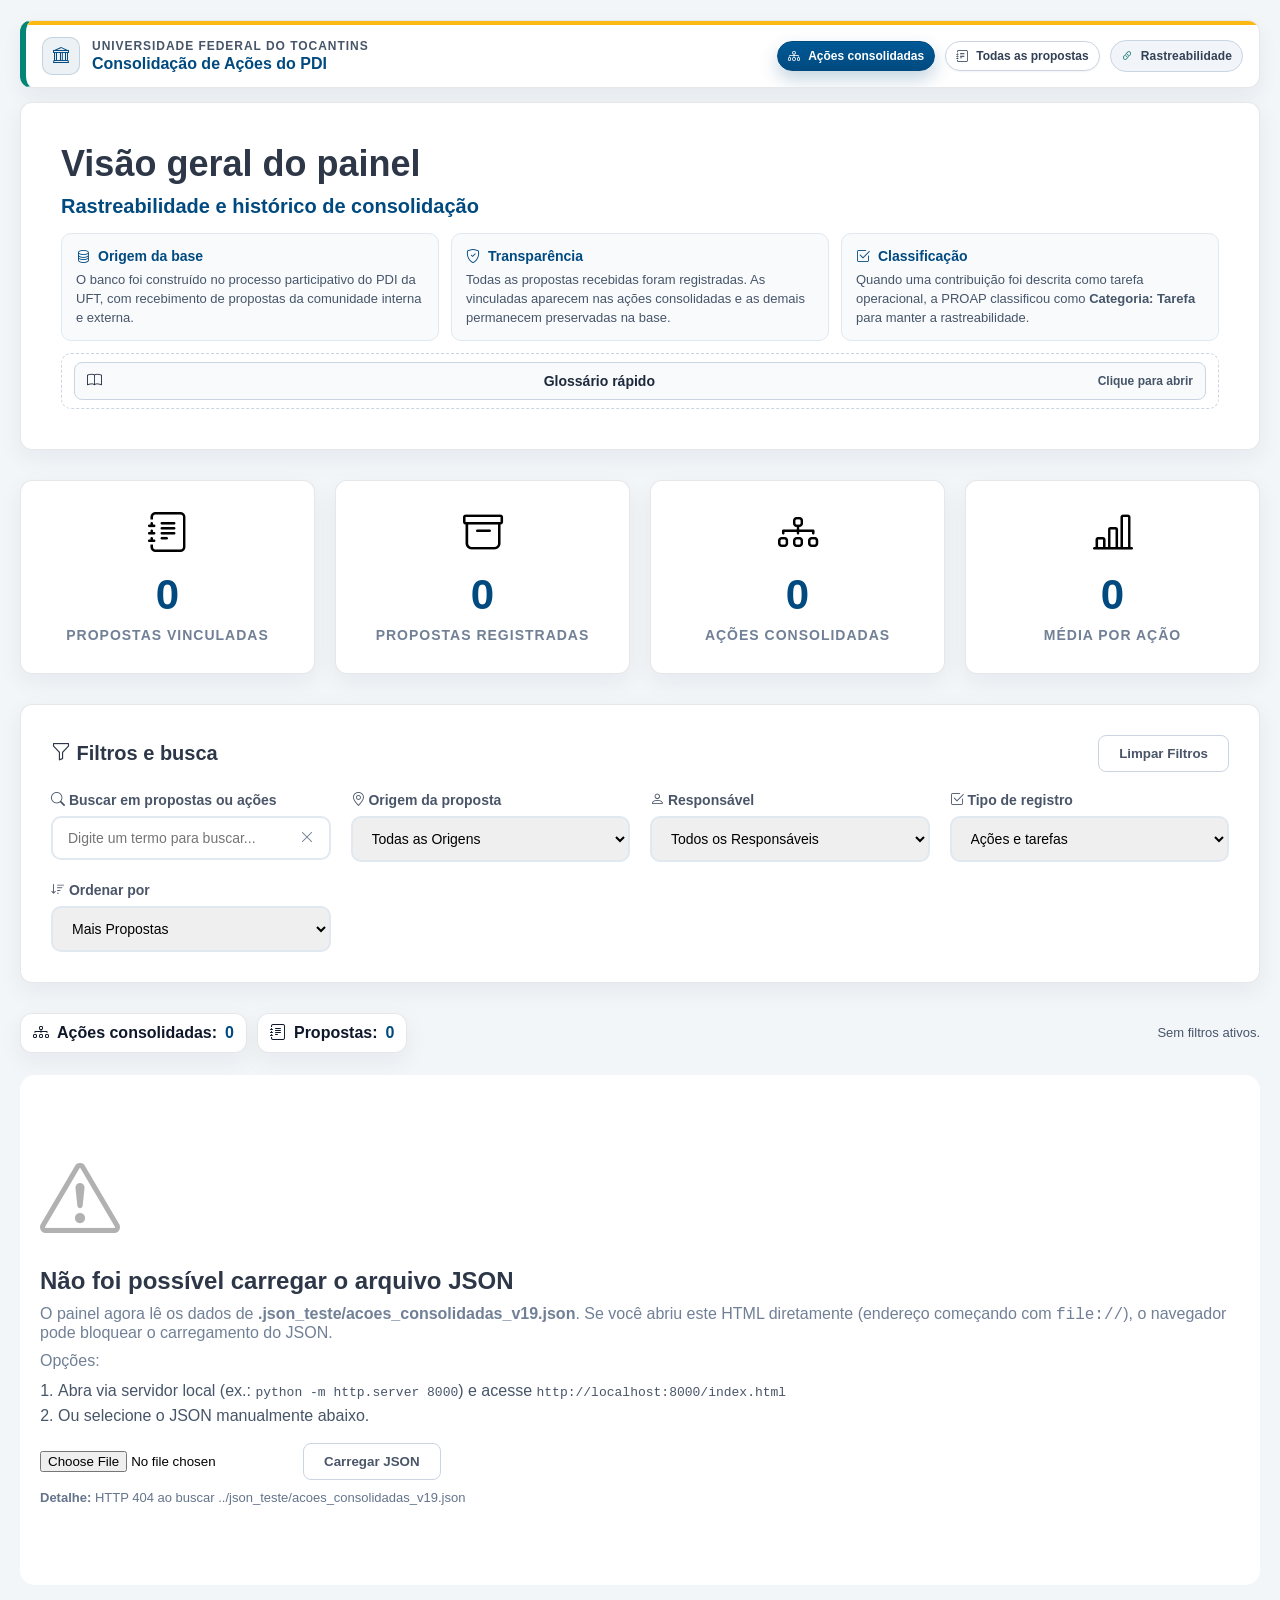
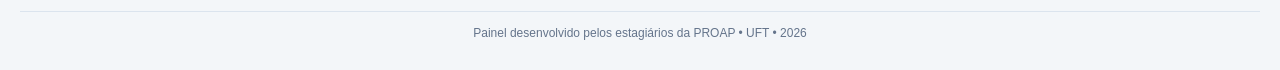
==== docs/index.html @ 144f4ed5 "docs" ====
<!DOCTYPE html>
<html lang="pt-BR">
<head>
    <meta charset="UTF-8">
    <meta name="viewport" content="width=device-width, initial-scale=1.0">
    <title>Painel de Consolidação de Ações - PDI UFT</title>
    <link href="https://cdn.jsdelivr.net/npm/bootstrap-icons@1.11.3/font/bootstrap-icons.min.css" rel="stylesheet">
    <link rel="stylesheet" href="style.css">
</head>
<body>
    <div class="brandbar">
        <div class="brandbar-accent"></div>
        <div class="brandbar-body">
            <div class="brandbar-left">
                <div class="brandmark" aria-hidden="true"><i class="bi bi-bank"></i></div>
                <div class="brandbar-title">
                    <div class="org">Universidade Federal do Tocantins</div>
                    <div class="prod">Consolidação de Ações do PDI</div>
                </div>
            </div>
            <div class="brandbar-right">
                <button class="pill pill-toggle active" id="pill-acoes" type="button" aria-pressed="true" onclick="setModo('acoes')">
                    <i class="bi bi-diagram-3"></i> Ações consolidadas
                </button>
                <button class="pill pill-toggle" id="pill-propostas" type="button" aria-pressed="false" onclick="setModo('propostas')">
                    <i class="bi bi-journal-text"></i> Todas as propostas
                </button>
                <span class="pill pill-label" title="O painel permite rastrear propostas que contribuíram para ações consolidadas.">
                    <i class="bi bi-link-45deg"></i> Rastreabilidade
                </span>
            </div>
        </div>
    </div>
    <div class="container">
        <div class="header">
            <h1>Visão geral do painel</h1>
            <div class="subtitle">Rastreabilidade e histórico de consolidação</div>
            <div class="intro-grid">
                <article class="intro-card">
                    <h3><i class="bi bi-database"></i> Origem da base</h3>
                    <p>O banco foi construído no processo participativo do PDI da UFT, com recebimento de propostas da comunidade interna e externa.</p>
                </article>
                <article class="intro-card">
                    <h3><i class="bi bi-shield-check"></i> Transparência</h3>
                    <p>Todas as propostas recebidas foram registradas. As vinculadas aparecem nas ações consolidadas e as demais permanecem preservadas na base.</p>
                </article>
                <article class="intro-card">
                    <h3><i class="bi bi-check2-square"></i> Classificação</h3>
                    <p>Quando uma contribuição foi descrita como tarefa operacional, a PROAP classificou como <strong>Categoria: Tarefa</strong> para manter a rastreabilidade.</p>
                </article>
            </div>
            <details class="intro-glossario">
                <summary><i class="bi bi-book"></i> Glossário rápido</summary>
                <div class="intro-glossario-body">
                    <span><strong>Ação consolidada:</strong> ação final do PDI.</span>
                    <span><strong>Proposta:</strong> contribuição recebida da comunidade.</span>
                    <span><strong>Tarefa:</strong> contribuição operacional classificada como tarefa.</span>
                    <span><strong>Registrada:</strong> proposta preservada na base, com ou sem vínculo direto nesta etapa.</span>
                </div>
            </details>
        </div>
        
        <div class="stats-grid">
            <div class="stat-card">
                <div class="stat-icon"><i class="bi bi-journal-text"></i></div>
                <div class="stat-value" id="total-propostas">0</div>
                <div class="stat-label">Propostas vinculadas</div>
            </div>

            <div class="stat-card">
                <div class="stat-icon"><i class="bi bi-archive"></i></div>
                <div class="stat-value" id="total-propostas-registradas">0</div>
                <div class="stat-label">Propostas registradas</div>
            </div>
            <div class="stat-card">
                <div class="stat-icon"><i class="bi bi-diagram-3"></i></div>
                <div class="stat-value" id="total-consolidadas">0</div>
                <div class="stat-label">Ações Consolidadas</div>
            </div>
            <div class="stat-card">
                <div class="stat-icon"><i class="bi bi-bar-chart-line"></i></div>
                <div class="stat-value" id="media-propostas">0</div>
                <div class="stat-label">Média por Ação</div>
            </div>
        </div>
        
        <div class="filters-section">
            <div class="filters-header">
                <h3><i class="bi bi-funnel"></i> Filtros e busca</h3>
                <button class="clear-filters" onclick="limparFiltros()">Limpar Filtros</button>
            </div>
            <div class="filters-grid">
                <div class="filter-item">
                    <label><i class="bi bi-search"></i> Buscar em propostas ou ações</label>
                    <div class="search-wrap">
                        <input type="text" id="search" placeholder="Digite um termo para buscar...">
                        <button class="search-clear" type="button" onclick="limparBusca()" aria-label="Limpar busca" title="Limpar busca">
                            <i class="bi bi-x-lg"></i>
                        </button>
                    </div>
                </div>
                <div class="filter-item">
                    <label><i class="bi bi-geo-alt"></i> Origem da proposta</label>
                    <select id="filter-origem">
                        <option value="">Todas as Origens</option>
                    </select>
                </div>
                <div class="filter-item">
                    <label><i class="bi bi-person"></i> Responsável</label>
                    <select id="filter-responsavel">
                        <option value="">Todos os Responsáveis</option>
                    </select>
                </div>
                <div class="filter-item">
                    <label><i class="bi bi-check2-square"></i> Tipo de registro</label>
                    <select id="filter-tarefa">
                        <option value="">Ações e tarefas</option>
                        <option value="acao">Somente ações</option>
                        <option value="tarefa">Somente tarefas</option>
                    </select>
                </div>
                <div class="filter-item">
                    <label><i class="bi bi-sort-down"></i> Ordenar por</label>
                    <select id="sort-by">
                        <option value="propostas-desc">Mais Propostas</option>
                        <option value="propostas-asc">Menos Propostas</option>
                        <option value="id-asc">ID (Crescente)</option>
                    </select>
                </div>
            </div>
        </div>

        <div class="results-bar" aria-live="polite">
            <div class="results-left">
                <div class="results-chip">
                    <i class="bi bi-diagram-3"></i>
                    Ações consolidadas: <strong id="itens-encontrados">0</strong>
                </div>
                <div class="results-chip">
                    <i class="bi bi-journal-text"></i>
                    Propostas: <strong id="propostas-encontradas">0</strong>
                </div>
            </div>
            <div class="filters-active" id="filtros-ativos">Sem filtros ativos.</div>
        </div>
        
        <div class="consolidadas-container" id="consolidadas-container">
            <div class="loading">Carregando dados...</div>
        </div>

        <footer class="panel-footer" aria-label="Créditos do painel">
            Painel desenvolvido pelos estagiários da PROAP • UFT • 2026
        </footer>
    </div>
    
     <script src="painel_consolidacao.js"></script>
</body>
</html>
---- docs/style.css ----
* {
            margin: 0;
            padding: 0;
            box-sizing: border-box;
        }
        
        body {
            font-family: -apple-system, BlinkMacSystemFont, 'Segoe UI', Roboto, Oxygen, Ubuntu, Cantarell, sans-serif;
            background: linear-gradient(135deg, #667eea 0%, #764ba2 100%);
            min-height: 100vh;
            padding: 20px;
        }

        .brandbar {
            max-width: 1600px;
            margin: 0 auto 14px auto;
            background: var(--surface, #ffffff);
            border-radius: 12px;
            overflow: hidden;
            box-shadow: 0 8px 20px rgba(15, 23, 42, 0.06);
            border: 1px solid rgba(15, 23, 42, 0.10);
            border-left: 6px solid var(--brand-teal, #008577);
        }

        .brandbar-accent {
            height: 4px;
            background: var(--brand-yellow, #fdb913);
        }

        .brandbar-body {
            padding: 12px 16px;
            display: flex;
            align-items: center;
            justify-content: space-between;
            gap: 14px;
            color: #0f172a;
        }

        .brandbar-left {
            display: flex;
            align-items: center;
            gap: 12px;
            min-width: 0;
        }

        .brandmark {
            width: 38px;
            height: 38px;
            border-radius: 10px;
            background: rgba(0, 74, 128, 0.08);
            border: 1px solid rgba(0, 74, 128, 0.18);
            display: grid;
            place-items: center;
            flex: 0 0 auto;
        }

        .brandmark i {
            color: var(--brand-blue, #004a80);
        }

        .brandbar-title {
            line-height: 1.2;
            min-width: 0;
        }

        .brandbar-title .org {
            font-size: 12px;
            letter-spacing: 0.08em;
            text-transform: uppercase;
            color: #475569;
            font-weight: 600;
        }

        .brandbar-title .prod {
            font-size: 16px;
            font-weight: 650;
            color: var(--brand-blue, #004a80);
            white-space: nowrap;
            overflow: hidden;
            text-overflow: ellipsis;
        }

        .brandbar-right {
            display: flex;
            align-items: center;
            gap: 10px;
            flex: 0 0 auto;
            flex-wrap: wrap;
        }

        .pill {
            display: inline-flex;
            align-items: center;
            gap: 8px;
            padding: 8px 10px;
            border-radius: 999px;
            background: rgba(0, 133, 119, 0.10);
            border: 1px solid rgba(0, 133, 119, 0.22);
            font-size: 12px;
            font-weight: 600;
            white-space: nowrap;
            color: #0f172a;
        }

        button.pill {
            appearance: none;
            -webkit-appearance: none;
            font-family: inherit;
            line-height: 1;
        }
        
        
        .pill-toggle {
            cursor: pointer;
            user-select: none;
            background: #ffffff;
            border: 1px solid #cbd5e1;
            color: #334155;
            box-shadow: 0 1px 2px rgba(15, 23, 42, 0.05);
            transition: background 140ms ease, border-color 140ms ease, color 140ms ease, box-shadow 140ms ease, transform 140ms ease;
        }

        .pill-toggle:hover {
            background: #f8fafc;
            border-color: #94a3b8;
            color: #0f172a;
            box-shadow: 0 4px 12px rgba(15, 23, 42, 0.10);
            transform: translateY(-1px);
        }

        .pill-toggle:active {
            transform: translateY(0);
        }

        .pill-toggle.active {
            background: linear-gradient(180deg, #005996 0%, #004a80 100%);
            border: 1px solid #004a80;
            color: #ffffff;
            box-shadow: 0 8px 18px rgba(0, 74, 128, 0.24);
        }

        .pill-toggle.active i {
            color: #ffffff;
        }

        .pill-toggle:focus-visible {
            outline: 3px solid rgba(0, 133, 119, 0.25);
            outline-offset: 2px;
        }

        .pill-label {
            cursor: default;
            user-select: none;
            pointer-events: none;
            background: #f1f5f9;
            border: 1px solid #cbd5e1;
            color: #334155;
            font-weight: 700;
            box-shadow: none;
            letter-spacing: 0.01em;
        }

        .pill-label i {
            color: #0f766e;
        }

        @media (max-width: 980px) {
            .brandbar-body {
                flex-direction: column;
                align-items: flex-start;
            }
        }
.container {
            max-width: 1600px;
            margin: 0 auto;
        }
        
        .header {
            background: white;
            padding: 40px;
            border-radius: 20px;
            box-shadow: 0 20px 60px rgba(0,0,0,0.2);
            margin-bottom: 30px;
            text-align: center;
        }
        
        .header h1 {
            color: #2d3748;
            font-size: 36px;
            margin-bottom: 10px;
            font-weight: 700;
        }
        
        .header .subtitle {
            color: #667eea;
            font-size: 20px;
            font-weight: 600;
            margin-bottom: 15px;
        }
        
        .header p {
            color: #718096;
            font-size: 16px;
            max-width: 800px;
            margin: 0 auto;
            line-height: 1.6;
        }
        
        .stats-grid {
            display: grid;
            grid-template-columns: repeat(auto-fit, minmax(220px, 1fr));
            gap: 20px;
            margin-bottom: 30px;
        }
        
        .stat-card {
            background: white;
            padding: 30px;
            border-radius: 15px;
            box-shadow: 0 10px 30px rgba(0,0,0,0.1);
            text-align: center;
            transition: transform 0.3s, box-shadow 0.3s;
        }
        
        .stat-card:hover {
            transform: translateY(-5px);
            box-shadow: 0 15px 40px rgba(0,0,0,0.15);
        }
        
        .stat-icon {
            font-size: 40px;
            margin-bottom: 15px;
        }
        
        .stat-value {
            font-size: 42px;
            font-weight: bold;
            background: linear-gradient(135deg, #667eea 0%, #764ba2 100%);
            -webkit-background-clip: text;
            -webkit-text-fill-color: transparent;
            background-clip: text;
            margin-bottom: 8px;
        }
        
        .stat-label {
            color: #718096;
            font-size: 14px;
            text-transform: uppercase;
            letter-spacing: 1px;
            font-weight: 600;
        }
        
        .filters-section {
            background: white;
            padding: 30px;
            border-radius: 15px;
            box-shadow: 0 10px 30px rgba(0,0,0,0.1);
            margin-bottom: 30px;
        }
        
        .filters-header {
            display: flex;
            justify-content: space-between;
            align-items: center;
            margin-bottom: 20px;
        }
        
        .filters-header h3 {
            color: #2d3748;
            font-size: 20px;
        }
        
        .clear-filters {
            background: #e2e8f0;
            color: #4a5568;
            border: none;
            padding: 10px 20px;
            border-radius: 8px;
            cursor: pointer;
            font-weight: 600;
            transition: background 0.2s;
        }
        
        .clear-filters:hover {
            background: #cbd5e0;
        }
        
        .filters-grid {
            display: grid;
            grid-template-columns: repeat(auto-fit, minmax(250px, 1fr));
            gap: 20px;
        }
        
        .filter-item label {
            display: block;
            color: #4a5568;
            font-weight: 600;
            margin-bottom: 8px;
            font-size: 14px;
        }
        
        .filter-item input,
        .filter-item select {
            width: 100%;
            padding: 12px 15px;
            border: 2px solid #e2e8f0;
            border-radius: 10px;
            font-size: 14px;
            transition: border-color 0.2s;
        }
        
        .filter-item input:focus,
        .filter-item select:focus {
            outline: none;
            border-color: #667eea;
        }
        
        .consolidadas-container {
            display: grid;
            gap: 25px;
        }
        
        .consolidada-card {
            background: white;
            border-radius: 15px;
            box-shadow: 0 10px 30px rgba(0,0,0,0.1);
            overflow: visible;
            transition: transform 0.2s, box-shadow 0.2s;
        }
        
        .consolidada-card:hover {
            transform: translateY(-3px);
            box-shadow: 0 15px 40px rgba(0,0,0,0.15);
        }
        
        .consolidada-header {
            background: linear-gradient(135deg, #667eea 0%, #764ba2 100%);
            color: white;
            padding: 25px 30px;
            cursor: pointer;
            display: flex;
            align-items: center;
            gap: 20px;
        }
        
        .consolidada-header:hover {
            background: linear-gradient(135deg, #5568d3 0%, #653a8b 100%);
        }
        
        .consolidada-id-badge {
            background: rgba(255,255,255,0.25);
            backdrop-filter: blur(10px);
            padding: 10px 18px;
            border-radius: 25px;
            font-size: 16px;
            font-weight: bold;
            min-width: 80px;
            text-align: center;
        }
        
        .consolidada-info {
            flex: 1;
        }
        
        .consolidada-title {
            font-size: 18px;
            font-weight: 600;
            line-height: 1.4;
            margin-bottom: 8px;
        }
        
        .consolidada-meta {
            display: flex;
            gap: 20px;
            font-size: 13px;
            opacity: 0.95;
            flex-wrap: wrap;
        }
        
        .meta-item {
            display: flex;
            align-items: center;
            gap: 6px;
        }
        
        .propostas-badge {
            background: rgba(255,255,255,0.3);
            backdrop-filter: blur(10px);
            padding: 12px 20px;
            border-radius: 25px;
            font-weight: bold;
            font-size: 15px;
            display: flex;
            align-items: center;
            gap: 8px;
        }
        
        .expand-icon {
            transition: transform 0.3s;
            font-size: 24px;
            margin-left: auto;
        }
        
        .expand-icon.active {
            transform: rotate(180deg);
        }
        
        .consolidada-body {
            padding: 30px;
            display: none;
            background: #f7fafc;
        }
        
        .consolidada-body.active {
            display: block;
        }
        
        .section-title {
            font-size: 16px;
            font-weight: 700;
            color: #2d3748;
            margin-bottom: 15px;
            display: flex;
            align-items: center;
            gap: 10px;
        }
        
        .propostas-grid {
            display: grid;
            gap: 15px;
        }
        
        .proposta-card {
            background: white;
            border-left: 4px solid #667eea;
            padding: 20px;
            border-radius: 10px;
            transition: all 0.2s;
        }
        
        .proposta-card:hover {
            box-shadow: 0 8px 20px rgba(102, 126, 234, 0.15);
            transform: translateX(5px);
        }
        
        .proposta-card.manual {
            border-left-color: #48bb78;
            background: linear-gradient(to right, #f0fff4 0%, white 10%);
        }
        
        .proposta-header {
            display: flex;
            justify-content: space-between;
            align-items: start;
            margin-bottom: 12px;
            gap: 15px;
        }
        
        .tipo-badge {
            background: linear-gradient(135deg, #48bb78 0%, #38a169 100%);
            color: white;
            padding: 6px 14px;
            border-radius: 20px;
            font-size: 11px;
            font-weight: bold;
            text-transform: uppercase;
            letter-spacing: 0.5px;
        }
        
        .tipo-badge.automatico {
            background: linear-gradient(135deg, #667eea 0%, #764ba2 100%);
        }
        
        .confianca-badge {
            padding: 6px 14px;
            border-radius: 20px;
            font-size: 12px;
            font-weight: bold;
            white-space: nowrap;
        }
        
        .confianca-muito-alta { background: #c6f6d5; color: #22543d; }
        .confianca-alta { background: #bee3f8; color: #2c5282; }
        .confianca-media { background: #feebc8; color: #7c2d12; }
        .confianca-baixa { background: #fed7d7; color: #742a2a; }
        
        .proposta-texto {
            color: #2d3748;
            line-height: 1.7;
            margin-bottom: 12px;
            font-size: 15px;
        }
        
        .proposta-footer {
            display: flex;
            gap: 20px;
            flex-wrap: wrap;
            font-size: 13px;
            color: #718096;
            padding-top: 12px;
            border-top: 1px solid #e2e8f0;
        }
        
        .footer-item {
            display: flex;
            align-items: center;
            gap: 6px;
        }
        
        .footer-item strong {
            color: #4a5568;
        }
        
        .no-results {
            text-align: center;
            padding: 80px 20px;
            background: white;
            border-radius: 15px;
        }
        
        .no-results-icon {
            font-size: 80px;
            margin-bottom: 20px;
            opacity: 0.3;
        }
        
        .no-results h3 {
            color: #2d3748;
            margin-bottom: 10px;
            font-size: 24px;
        }
        
        .no-results p {
            color: #718096;
            font-size: 16px;
        }
        
        .loading {
            text-align: center;
            padding: 60px;
            color: white;
            font-size: 20px;
        }
        
        @media (max-width: 768px) {
            .header h1 {
                font-size: 28px;
            }
            
            .header .subtitle {
                font-size: 16px;
            }
            
            .stats-grid {
                grid-template-columns: 1fr;
            }
            
            .filters-grid {
                grid-template-columns: 1fr;
            }
            
            .consolidada-header {
                flex-direction: column;
                align-items: flex-start;
            }
            
            .consolidada-meta {
                flex-direction: column;
                gap: 8px;
            }
            
            .propostas-badge {
                align-self: flex-end;
            }
        }

        /* Ajustes de identidade visual (institucional) */
        :root {
            --brand-yellow: #fdb913;
            --brand-blue: #004a80;
            --brand-teal: #008577;
            --surface: #ffffff;
            --surface-2: #f7fafc;
            --border: rgba(15, 23, 42, 0.10);
            --shadow: 0 8px 24px rgba(15, 23, 42, 0.06);
        }

        body {
            background: #f3f6f9 !important;
        }

        .header {
            border-radius: 12px;
            box-shadow: var(--shadow);
            text-align: left;
            border-top: 6px solid var(--brand-yellow);
            background: var(--surface);
            border: 1px solid var(--border);
        }

        .header .institution {
            color: #475569;
            font-size: 13px;
            font-weight: 700;
            letter-spacing: 0.08em;
            text-transform: uppercase;
            margin-bottom: 8px;
        }

        .header .subtitle {
            color: var(--brand-blue);
        }

        .header p {
            max-width: 1100px;
            margin: 0;
        }

        .header .note {
            margin-top: 10px;
            color: #475569;
            font-size: 14px;
        }

        .intro-grid {
            margin-top: 14px;
            display: grid;
            grid-template-columns: repeat(3, minmax(0, 1fr));
            gap: 12px;
        }

        .intro-card {
            background: #f8fafc;
            border: 1px solid #e2e8f0;
            border-radius: 10px;
            padding: 14px 14px 12px;
        }

        .intro-card h3 {
            display: flex;
            align-items: center;
            gap: 8px;
            color: var(--brand-blue);
            font-size: 14px;
            margin-bottom: 7px;
        }

        .intro-card p {
            margin: 0;
            color: #475569;
            font-size: 13px;
            line-height: 1.45;
        }

        .intro-glossario {
            margin-top: 12px;
            border: 1px dashed #cbd5e1;
            border-radius: 10px;
            background: #ffffff;
            padding: 8px 12px;
        }

        .intro-glossario summary {
            cursor: pointer;
            list-style: none;
            display: flex;
            align-items: center;
            justify-content: space-between;
            gap: 10px;
            color: #1e293b;
            font-size: 14px;
            font-weight: 700;
            padding: 10px 12px;
            border-radius: 8px;
            border: 1px solid #cbd5e1;
            background: #f8fafc;
            transition: background 0.15s ease, border-color 0.15s ease, box-shadow 0.15s ease;
        }

        .intro-glossario summary::after {
            content: 'Clique para abrir';
            font-size: 12px;
            font-weight: 600;
            color: #475569;
            white-space: nowrap;
        }

        .intro-glossario[open] summary::after {
            content: 'Clique para fechar';
        }

        .intro-glossario summary:hover {
            background: #eef2f7;
            border-color: #94a3b8;
        }

        .intro-glossario summary:focus-visible {
            outline: 0;
            box-shadow: 0 0 0 3px rgba(0, 133, 119, 0.2);
        }

        .intro-glossario summary::-webkit-details-marker {
            display: none;
        }

        .intro-glossario-body {
            margin-top: 10px;
            display: grid;
            grid-template-columns: repeat(2, minmax(0, 1fr));
            gap: 8px 14px;
            color: #475569;
            font-size: 13px;
            line-height: 1.45;
        }

        @media (max-width: 960px) {
            .intro-grid {
                grid-template-columns: 1fr;
            }

            .intro-glossario-body {
                grid-template-columns: 1fr;
            }

            .intro-glossario summary {
                flex-wrap: wrap;
            }
        }

        .tipo-registro-badge {
            display: inline-flex;
            align-items: center;
            gap: 6px;
            padding: 6px 10px;
            border-radius: 999px;
            font-size: 12px;
            font-weight: 800;
            letter-spacing: 0.02em;
            white-space: nowrap;
        }

        .tipo-registro-badge.acao {
            background: rgba(0, 133, 119, 0.12);
            border: 1px solid rgba(0, 133, 119, 0.30);
            color: var(--brand-blue);
        }

        .tipo-registro-badge.tarefa {
            background: rgba(253, 185, 19, 0.20);
            border: 1px solid rgba(253, 185, 19, 0.55);
            color: var(--brand-blue);
        }

        .stat-card {
            border-radius: 12px;
            box-shadow: var(--shadow);
            border: 1px solid var(--border);
            background: var(--surface);
        }

        .stat-value {
            background: none !important;
            -webkit-text-fill-color: initial !important;
            color: var(--brand-blue);
        }

        .filters-section {
            border-radius: 12px;
            box-shadow: var(--shadow);
            border: 1px solid var(--border);
            background: var(--surface);
        }

        .search-wrap {
            position: relative;
        }

        .search-wrap input {
            padding-right: 42px;
        }

        .search-clear {
            position: absolute;
            right: 10px;
            top: 50%;
            transform: translateY(-50%);
            border: 0;
            background: transparent;
            color: #64748b;
            cursor: pointer;
            padding: 8px;
            border-radius: 8px;
        }

        .search-clear:hover {
            background: #f1f5f9;
            color: #0f172a;
        }

        .results-bar {
            margin: 14px 0 22px 0;
            display: flex;
            align-items: center;
            justify-content: space-between;
            gap: 12px;
            flex-wrap: wrap;
        }

        .results-left {
            display: flex;
            align-items: center;
            gap: 10px;
            flex-wrap: wrap;
        }

        .results-chip {
            display: inline-flex;
            align-items: center;
            gap: 8px;
            padding: 10px 12px;
            border-radius: 12px;
            background: var(--surface);
            border: 1px solid var(--border);
            box-shadow: var(--shadow);
            font-weight: 800;
            color: #0f172a;
        }

        .results-chip strong {
            color: var(--brand-blue);
        }

        .filters-active {
            color: #475569;
            font-size: 13px;
        }

        .filters-active strong {
            color: #0f172a;
        }

        mark.hl {
            background: rgba(253, 185, 19, 0.35);
            padding: 0 2px;
            border-radius: 4px;
        }

        .consolidada-header {
            background: var(--surface) !important;
            color: #0f172a !important;
            border-bottom: 1px solid #e2e8f0;
            border-left: 6px solid var(--brand-teal);
            border-top: 3px solid rgba(253, 185, 19, 0.55);
        }

        .consolidada-header:hover {
            background: var(--surface-2) !important;
        }

        .consolidada-body {
            background: var(--surface-2);
        }

        .consolidada-id-badge {
            background: var(--brand-blue) !important;
            color: #ffffff !important;
            user-select: none;
        }

        .consolidada-id-badge:hover {
            filter: brightness(1.05);
        }

        .propostas-badge {
            background: var(--brand-teal) !important;
            color: #ffffff !important;
        }

        .propostas-badge i {
            color: #ffffff !important;
        }

        .meta-item i {
            color: var(--brand-teal);
        }

        .clear-filters {
            background: #ffffff;
            border: 1px solid #cbd5e1;
        }

        .clear-filters:hover {
            background: #f8fafc;
        }

        .proposta-card {
            border-left-color: var(--brand-teal);
            background: var(--surface);
            border: 1px solid var(--border);
        }

        .panel-footer {
            margin: 26px 0 10px;
            padding-top: 14px;
            border-top: 1px solid #dbe4ee;
            color: #64748b;
            font-size: 12px;
            text-align: center;
        }

        @media (max-width: 768px) {
            .panel-footer {
                margin-top: 20px;
            }
        }

/* ═══════════════════════════════════════════════════════════════════════════
   MARCADORES — badges + popup INEP / iESGo
   ═══════════════════════════════════════════════════════════════════════════ */

/* border-radius nos filhos para compensar overflow:visible no card */
.consolidada-header {
    border-radius: 15px;
}
.consolidada-header.aberto {
    border-radius: 15px 15px 0 0;
}
.consolidada-body.active {
    border-radius: 0 0 15px 15px;
}

.marc-badges-row {
    display: flex;
    flex-wrap: wrap;
    align-items: center;
    gap: 6px;
    margin-top: 7px;
    position: relative;
    z-index: 100;
}

/* ── Badges ─────────────────────────────────────────────────────────────── */
.marc-badge {
    display: inline-flex;
    align-items: center;
    gap: 5px;
    padding: 3px 10px 3px 8px;
    border-radius: 20px;
    font-size: 11px;
    font-weight: 700;
    letter-spacing: 0.04em;
    cursor: pointer;
    border: 1.5px solid transparent;
    transition: box-shadow 0.15s, transform 0.15s, background 0.15s;
    user-select: none;
    white-space: nowrap;
}
.marc-badge:hover {
    box-shadow: 0 2px 8px rgba(0,0,0,0.18);
    transform: translateY(-1px);
}
.marc-badge-inep  { background:#e8f0fe; color:#1a56db; border-color:#bad0ff; }
.marc-badge-inep:hover  { background:#d0e3ff; }
.marc-badge-iesgo { background:#e6f4ea; color:#1e7e34; border-color:#a8d5b3; }
.marc-badge-iesgo:hover { background:#ceead6; }
.marc-badge-extra { background:#fff8e1; color:#8a6200; border-color:#ffd54f; cursor:default; pointer-events:none; }

/* ── Popup — position:fixed para nunca ser cortado por overflow pai ─────── */
.marc-popup {
    display: none;
    position: fixed;
    z-index: 999999;           /* sempre acima de tudo */
    width: min(620px, 92vw);
    filter: drop-shadow(0 8px 32px rgba(15,23,42,.28));
}
.marc-popup::before {
    content: '';
    position: absolute;
    top: -8px;
    left: 22px;
    border: 8px solid transparent;
    border-bottom-color: #1e293b;
    border-top: 0;
}
.marc-popup-acima::before {
    top: auto;
    bottom: -8px;
    border-bottom-color: transparent;
    border-top: 8px solid #1e293b;
    border-bottom: 0;
}
.marc-popup-open {
    display: block;
    animation: marcPopupIn 0.18s ease;
}
@keyframes marcPopupIn {
    from { opacity:0; transform:translateY(-6px); }
    to   { opacity:1; transform:translateY(0);    }
}

.marc-popup-inner {
    background: #1e293b;
    border-radius: 12px;
    padding: 16px 18px 18px;
    color: #f1f5f9;
    max-height: 60vh;
    overflow-y: auto;
    scrollbar-width: thin;
    scrollbar-color: #475569 transparent;
    position: relative;
}

.marc-popup-close {
    position: absolute;
    top: 10px; right: 12px;
    background: rgba(255,255,255,0.08);
    border: none; color: #94a3b8;
    border-radius: 6px; width: 28px; height: 28px;
    display: flex; align-items: center; justify-content: center;
    cursor: pointer; font-size: 13px;
    transition: background 0.15s, color 0.15s;
}
.marc-popup-close:hover { background: rgba(255,255,255,0.15); color: #f1f5f9; }

.marc-popup-section { margin-bottom: 18px; }
.marc-popup-section:last-child { margin-bottom: 0; }

.marc-popup-section-title {
    font-size: 10px; font-weight: 800; letter-spacing: 0.1em;
    text-transform: uppercase; padding: 4px 8px; border-radius: 6px;
    margin-bottom: 10px; display: flex; align-items: center; gap: 6px;
}
.marc-title-inep  { background: rgba(26,86,219,.25);  color: #93c5fd; }
.marc-title-iesgo { background: rgba(30,126,52,.25);  color: #86efac; }
.marc-title-extra { background: rgba(138,98,0,.25);   color: #fcd34d; }

.marc-popup-item {
    background: rgba(255,255,255,0.05); border-radius: 8px;
    padding: 10px 12px; margin-bottom: 8px;
    border-left: 3px solid rgba(255,255,255,0.1);
}
.marc-popup-item:last-child { margin-bottom: 0; }
.marc-popup-item-code  { font-size:10px; font-weight:800; letter-spacing:.07em; text-transform:uppercase; color:#94a3b8; margin-bottom:3px; }
.marc-popup-item-name  { font-size:13px; font-weight:700; color:#e2e8f0; margin-bottom:5px; }
.marc-popup-item-text  { font-size:12px; color:#cbd5e1; line-height:1.55; }

.marc-popup-item-itens { display:flex; flex-direction:column; gap:6px; margin-top:4px; }
.marc-popup-subitem    { display:flex; gap:8px; align-items:flex-start; font-size:12px; color:#cbd5e1; line-height:1.5; }
.marc-popup-subitem-letra {
    flex-shrink:0; width:20px; height:20px;
    background:rgba(255,255,255,0.1); border-radius:4px;
    display:flex; align-items:center; justify-content:center;
    font-weight:800; font-size:10px; color:#94a3b8;
    text-transform:uppercase; margin-top:1px;
}
.marc-popup-subitem-texto { flex:1; }

/* Seta invertida quando popup abre para cima */
.marc-popup-acima::before {
    top: auto;
    bottom: -8px;
    border-top: 8px solid #1e293b;
    border-bottom: 0;
    border-bottom-color: transparent;
}
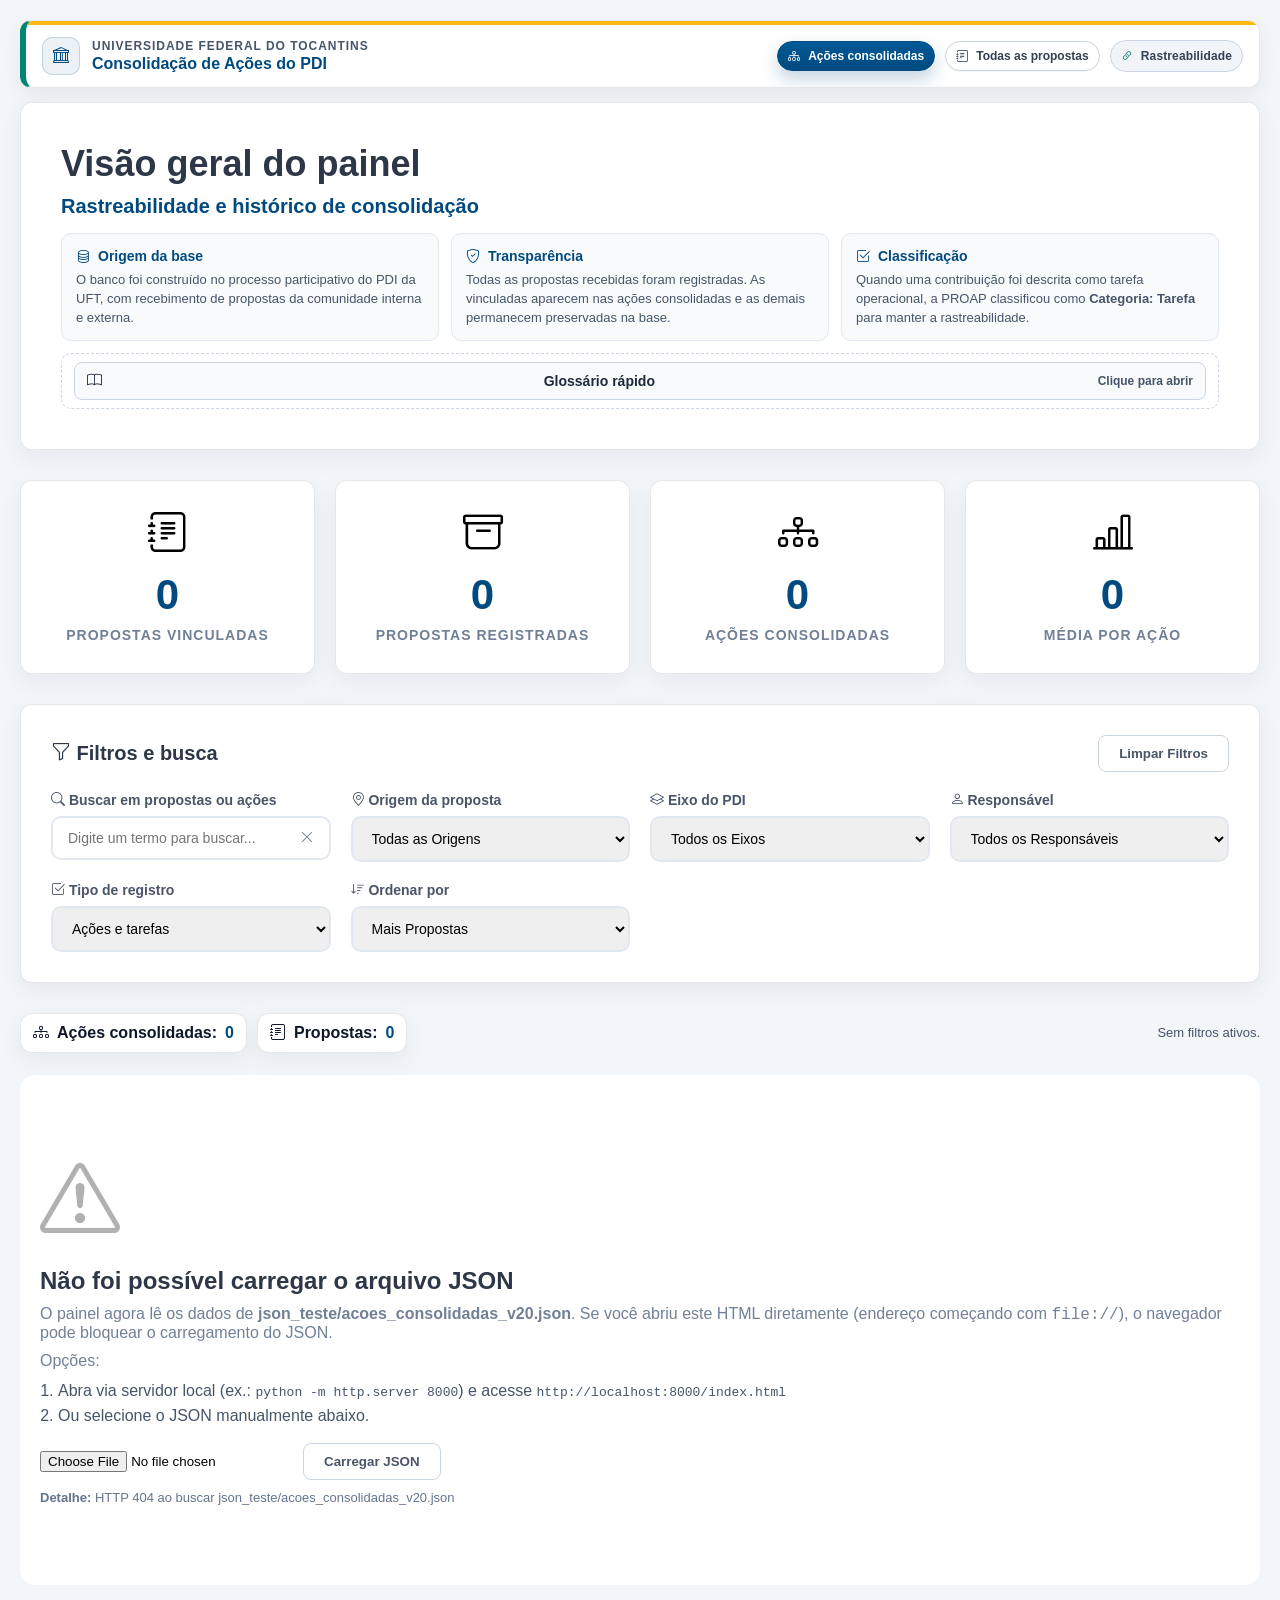
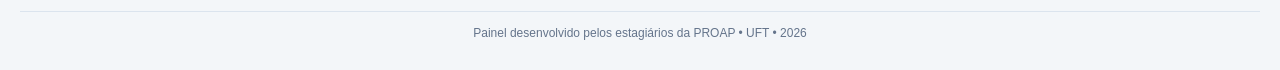
==== commit 31782f6a: "limpeza no json" ====
--- a/docs/index.html
+++ b/docs/index.html
@@ -106,6 +106,12 @@
                     </select>
                 </div>
                 <div class="filter-item">
+                    <label><i class="bi bi-layers"></i> Eixo do PDI</label>
+                    <select id="filter-eixo">
+                        <option value="">Todos os Eixos</option>
+                    </select>
+                </div>
+                <div class="filter-item">
                     <label><i class="bi bi-person"></i> Responsável</label>
                     <select id="filter-responsavel">
                         <option value="">Todos os Responsáveis</option>
